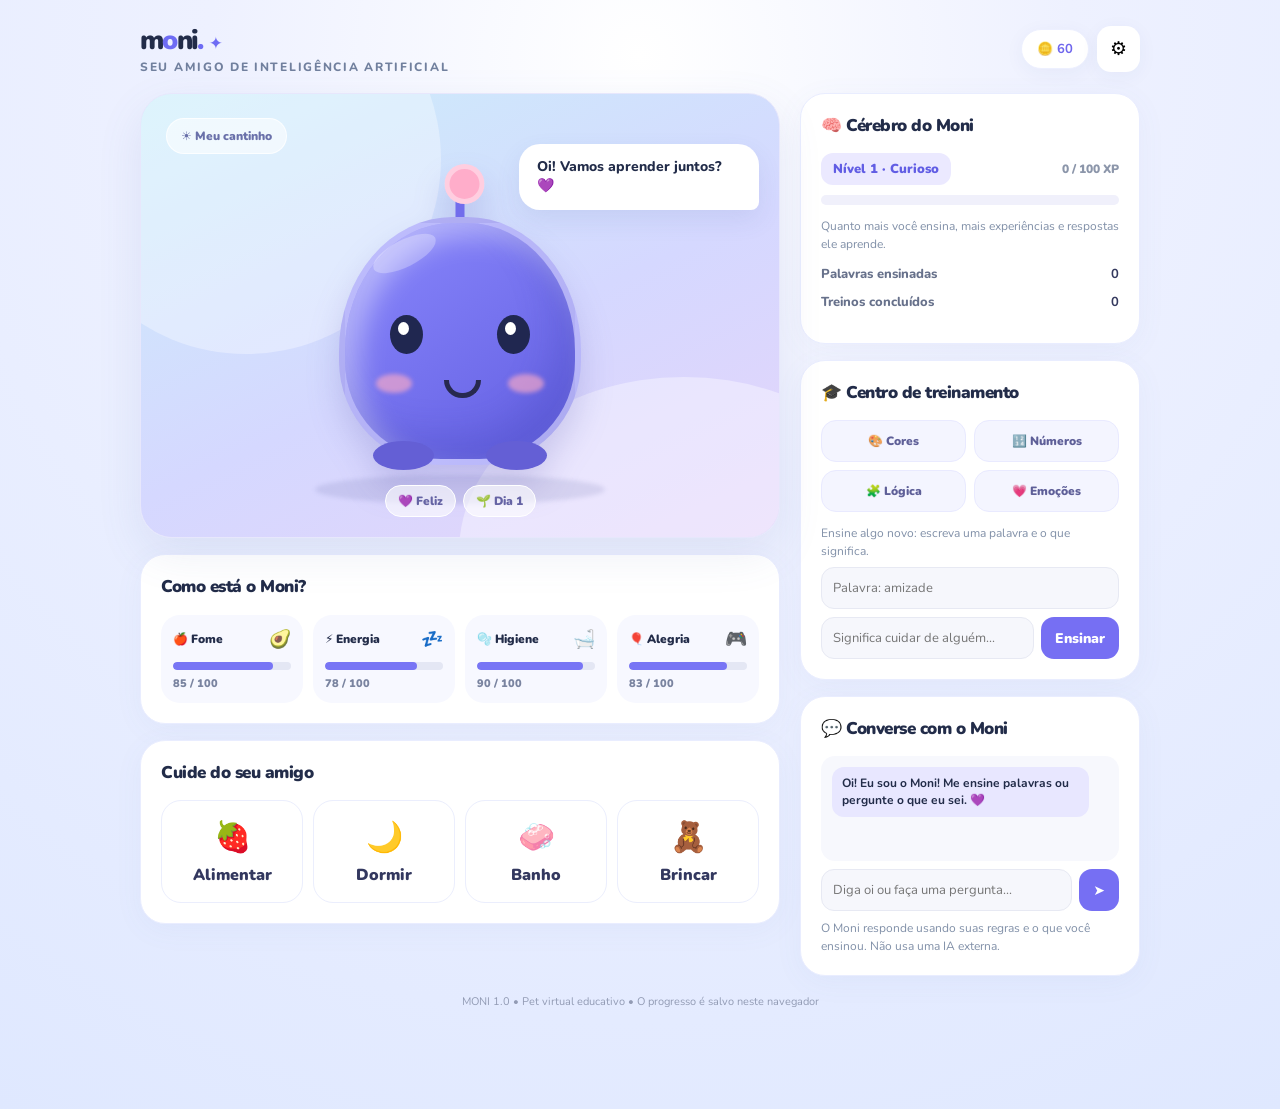
==== moni/index.html @ 673ef7f1 "Add MONI 1.0 virtual AI pet game" ====
<!DOCTYPE html>
<html lang="pt-BR">
<head>
<meta charset="UTF-8"><meta name="viewport" content="width=device-width, initial-scale=1, viewport-fit=cover"><meta name="theme-color" content="#e7edff"><title>MONI — Meu Pet IA</title>
<style>
@import url('https://fonts.googleapis.com/css2?family=Nunito:wght@400;600;700;800;900&display=swap');
:root{font-family:Nunito,system-ui,sans-serif;color:#222c49;background:#e7edff}*{box-sizing:border-box}body{margin:0;min-height:100vh;background:radial-gradient(circle at 50% 5%,#fff 0,#eef1ff 35%,#dfe8ff 100%)}button,input{font:inherit}button{cursor:pointer}button:disabled{opacity:.45;cursor:not-allowed}.app{max-width:1040px;margin:0 auto;padding:22px 20px 100px}.top{display:flex;justify-content:space-between;align-items:center;gap:12px;margin-bottom:18px}.brand{font-size:27px;font-weight:900;letter-spacing:-1.7px}.brand span{color:#6e6cf4}.sub{font-size:12px;color:#71809e;font-weight:800;letter-spacing:1.7px}.top-right{display:flex;align-items:center;gap:8px}.chip{border-radius:100px;padding:10px 15px;background:white;box-shadow:0 4px 20px #3439810c;font-weight:900;font-size:13px;border:1px solid #edf0ff}.chip b{color:#6f66ed}.iconbtn{border:0;background:white;border-radius:14px;padding:10px 13px;font-size:19px;box-shadow:0 4px 20px #3439810c}.layout{display:grid;grid-template-columns:1fr 340px;gap:20px}.main{min-width:0}.stage{border:1px solid #e7e7fc;position:relative;min-height:445px;overflow:hidden;border-radius:32px;background:linear-gradient(155deg,#cceefa 0%,#d5d8ff 55%,#e4d4fa 100%);box-shadow:0 16px 45px #5c6db01c;display:flex;align-items:center;justify-content:center;flex-direction:column}.stage:before{content:'';position:absolute;top:-130px;left:-90px;width:390px;height:390px;background:#fff5;border-radius:50%}.stage:after{content:'';position:absolute;bottom:-190px;right:-130px;width:450px;height:350px;background:#ffffff60;border-radius:50%}.window{position:absolute;top:24px;left:25px;font-size:12px;font-weight:900;color:#6a71aa;background:#ffffff8c;border:1px solid #ffffffc7;padding:9px 14px;border-radius:25px;z-index:1}.speech{position:absolute;z-index:3;top:50px;right:20px;max-width:240px;background:#fff;border-radius:21px 21px 8px 21px;padding:14px 18px;font-size:14px;line-height:1.35;font-weight:800;box-shadow:0 10px 25px #5167a21c;min-height:52px}.pet-wrap{z-index:2;position:relative;margin-top:90px;filter:drop-shadow(0 18px 16px #5754ac37);animation:bob 3s ease-in-out infinite}.pet{position:relative;width:242px;height:248px;background:linear-gradient(145deg,var(--petA,#8987fc),var(--petB,#635fe2));border:6px solid #ffffff75;border-radius:47% 47% 42% 42% / 54% 54% 42% 42%;box-shadow:inset -20px -24px 35px #3538a435,inset 14px 13px 27px #fff6;transition:transform .25s,filter .3s}.pet:before{content:'';position:absolute;top:17px;left:25px;width:69px;height:27px;border-radius:50%;background:#fff4;transform:rotate(-27deg)}.antenna{position:absolute;top:-37px;left:50%;width:9px;height:44px;background:#726dec;border-radius:8px;transform:translateX(-50%)}.antenna:before{content:'';position:absolute;top:-16px;left:-11px;width:30px;height:30px;border-radius:50%;background:#ffadca;border:5px solid #fff6}.eyes{position:absolute;top:92px;left:45px;right:45px;display:flex;justify-content:space-between}.eye{width:33px;height:39px;border-radius:50%;background:#202750;position:relative}.eye:before{content:'';position:absolute;top:7px;left:8px;width:11px;height:13px;background:white;border-radius:50%}.mouth{position:absolute;top:157px;left:99px;width:37px;height:18px;border:5px solid #27294f;border-top:0;border-radius:0 0 30px 30px}.cheek{position:absolute;top:151px;width:36px;height:19px;background:#ffadc6a0;border-radius:50%;filter:blur(2px)}.cheek.l{left:31px}.cheek.r{right:31px}.feet{position:absolute;bottom:-11px;left:28px;right:28px;display:flex;justify-content:space-between}.foot{width:61px;height:29px;border-radius:50%;background:#645fd5}.pet.sad .mouth{border:5px solid #27294f;border-bottom:0;border-radius:30px 30px 0 0;top:170px}.pet.sleep .eye{height:5px;margin-top:22px;border-radius:8px}.pet.sleep .eye:before{display:none}.pet.jump{transform:translateY(-40px) rotate(-4deg)}.floor{z-index:1;width:290px;height:29px;border-radius:50%;background:#525b9a23;filter:blur(2px);margin-top:10px}.stage-bottom{position:absolute;z-index:4;bottom:20px;display:flex;gap:7px}.stage-pill{background:#fff9;border:1px solid #fff;border-radius:20px;padding:7px 12px;font-weight:900;font-size:12px;color:#6563a4}.section{background:#fff;border-radius:25px;padding:20px;box-shadow:0 6px 30px #5b6eb00d;border:1px solid #e9edff}.section h2{font-size:17px;margin:0 0 16px;font-weight:900;letter-spacing:-.5px}.needs{margin-top:17px;display:grid;grid-template-columns:repeat(4,1fr);gap:10px}.need{background:#f7f8ff;border-radius:19px;padding:12px}.need-head{display:flex;justify-content:space-between;align-items:center;gap:5px;font-size:12px;font-weight:900}.need-head .emoji{font-size:18px}.track{height:8px;background:#e4e7f4;border-radius:9px;margin-top:11px;overflow:hidden}.fill{height:100%;background:#7973f8;border-radius:9px;transition:width .4s}.need-num{font-size:11px;margin-top:6px;font-weight:900;color:#7a84a0}.actions{display:grid;grid-template-columns:repeat(4,1fr);gap:10px}.act{border:1px solid #ebeefd;border-radius:20px;background:#fff;padding:16px 8px;font-weight:900;color:#33385f;transition:transform .15s,background .15s}.act:hover{background:#f6f6ff;transform:translateY(-3px)}.act .emoji{display:block;font-size:30px;margin-bottom:6px}.right{display:flex;flex-direction:column;gap:16px}.levelrow{display:flex;align-items:center;justify-content:space-between;margin-bottom:10px}.level{background:#ebe9ff;color:#615de4;padding:7px 12px;border-radius:12px;font-size:13px;font-weight:900}.xp{font-weight:900;font-size:12px;color:#8c96aa}.progress{height:10px;background:#f0f0fb;border-radius:8px;overflow:hidden}.progress div{height:100%;background:linear-gradient(90deg,#827cf8,#b69cff);transition:width .2s}.muted{color:#8190a8;font-size:12px;line-height:1.5}.training-grid{display:grid;grid-template-columns:1fr 1fr;gap:8px}.training-grid button{background:#f4f5ff;border:1px solid #e9eaff;border-radius:15px;padding:12px 8px;font-size:12px;font-weight:900;color:#5e5f98}.training-grid button:hover{background:#e9eaff}.formrow{display:flex;gap:7px;margin-top:8px}input{width:100%;min-width:0;background:#f6f7fc;border:1px solid #e7e9f3;outline:0;border-radius:13px;padding:11px;font-size:13px;color:#2f3654}input:focus{border-color:#aaa8f7}.send{flex-shrink:0;border:0;background:#766ff3;color:white;font-size:14px;font-weight:900;border-radius:13px;padding:9px 14px}.messages{min-height:105px;max-height:175px;overflow-y:auto;background:#f7f8fd;border-radius:14px;padding:11px;display:flex;flex-direction:column;gap:8px}.msg{max-width:93%;padding:8px 10px;border-radius:12px;font-weight:700;font-size:12px;line-height:1.4;background:#e8e7ff;align-self:flex-start}.msg.me{background:#fff;border:1px solid #e6e7f5;align-self:flex-end}.footer{font-size:11px;text-align:center;color:#929bb4;margin-top:18px}.toast{position:fixed;left:50%;bottom:20px;transform:translate(-50%,25px);background:#272c50;color:white;border-radius:18px;padding:12px 20px;opacity:0;pointer-events:none;transition:.3s;z-index:9;font-weight:800;font-size:13px;max-width:90vw;text-align:center}.toast.show{opacity:1;transform:translate(-50%,0)}.modalbg{position:fixed;inset:0;background:#1a204e85;z-index:10;display:none;align-items:center;justify-content:center;padding:16px}.modalbg.open{display:flex}.modal{width:min(430px,100%);background:white;border-radius:24px;padding:24px}.modal h2{margin:0 0 8px}.modal p{font-size:13px;color:#6d7890;line-height:1.5}.modal-actions{display:flex;gap:8px;justify-content:flex-end;margin-top:14px}.secondary{border:1px solid #e5e6f1;border-radius:12px;background:#fff;padding:10px 15px;font-weight:900}.quiz-btn{width:100%;background:#f6f6ff;border:1px solid #e7e7fb;padding:12px;margin:6px 0;border-radius:14px;text-align:left;font-weight:900;color:#454b80}.quiz-btn:hover{background:#ebebff}.statline{display:flex;justify-content:space-between;gap:8px;font-size:13px;margin:10px 0;font-weight:800;color:#67718b}.statline b{color:#34395e}.small-button{border:0;background:transparent;color:#7c7aa5;font-size:12px;font-weight:900;text-decoration:underline;padding:0}.skilltags{display:flex;flex-wrap:wrap;gap:6px;margin-top:12px}.skilltags span{background:#f1efff;color:#6661b0;font-size:11px;font-weight:900;border-radius:15px;padding:5px 9px}@keyframes bob{0%,100%{transform:translateY(0)}50%{transform:translateY(-10px)}}@media(max-width:790px){.layout{grid-template-columns:1fr}.right{display:grid;grid-template-columns:repeat(2,minmax(0,1fr));align-items:start}.stage{min-height:390px}.pet-wrap{margin-top:75px;transform:scale(.86);animation:none}.speech{max-width:195px;top:45px;font-size:12px}.app{padding:15px 12px 75px}}@media(max-width:550px){.right{grid-template-columns:1fr}.needs{grid-template-columns:repeat(2,1fr)}.actions{grid-template-columns:repeat(4,1fr);gap:6px}.act{padding:13px 3px;border-radius:15px;font-size:11px}.act .emoji{font-size:25px}.section{padding:16px}.stage{min-height:370px;border-radius:25px}.pet-wrap{margin-top:60px;scale:.87}.speech{right:12px;top:45px;max-width:150px}.brand{font-size:25px}.chip{padding:9px 11px}}
</style>
</head><body>
<div class="app">
<header class="top"><div><div class="brand">m<span>o</span>ni<span>.</span> <span style="font-size:17px">✦</span></div><div class="sub">SEU AMIGO DE INTELIGÊNCIA ARTIFICIAL</div></div><div class="top-right"><div class="chip">🪙 <b id="coins">0</b></div><button class="iconbtn" id="settings" title="Configurações">⚙️</button></div></header>
<div class="layout"><div class="main"><div class="stage"><div class="window" id="greeting">☀️ Meu cantinho</div><div class="speech" id="speech">Oi! Vamos aprender juntos? 💜</div><div class="pet-wrap" id="petWrap"><div class="antenna"></div><div class="pet" id="pet"><div class="eyes"><div class="eye"></div><div class="eye"></div></div><div class="cheek l"></div><div class="cheek r"></div><div class="mouth"></div><div class="feet"><div class="foot"></div><div class="foot"></div></div></div></div><div class="floor"></div><div class="stage-bottom"><div class="stage-pill" id="mood">💜 Feliz</div><div class="stage-pill" id="age">🌱 Dia 1</div></div></div><div class="section" style="margin-top:16px"><h2>Como está o Moni?</h2><div class="needs"><div class="need"><div class="need-head"><span>🍎 Fome</span><span class="emoji">🥑</span></div><div class="track"><div class="fill" id="foodBar"></div></div><div class="need-num" id="foodNum"></div></div><div class="need"><div class="need-head"><span>⚡ Energia</span><span class="emoji">💤</span></div><div class="track"><div class="fill" id="energyBar"></div></div><div class="need-num" id="energyNum"></div></div><div class="need"><div class="need-head"><span>🫧 Higiene</span><span class="emoji">🛁</span></div><div class="track"><div class="fill" id="cleanBar"></div></div><div class="need-num" id="cleanNum"></div></div><div class="need"><div class="need-head"><span>🎈 Alegria</span><span class="emoji">🎮</span></div><div class="track"><div class="fill" id="funBar"></div></div><div class="need-num" id="funNum"></div></div></div></div><div class="section" style="margin-top:16px"><h2>Cuide do seu amigo</h2><div class="actions"><button class="act" data-action="feed"><span class="emoji">🍓</span>Alimentar</button><button class="act" data-action="sleep"><span class="emoji">🌙</span>Dormir</button><button class="act" data-action="bath"><span class="emoji">🧼</span>Banho</button><button class="act" data-action="play"><span class="emoji">🧸</span>Brincar</button></div></div></div><aside class="right"><section class="section"><h2>🧠 Cérebro do Moni</h2><div class="levelrow"><span class="level" id="level">Nível 1 · Curioso</span><span class="xp" id="xp">0 / 100 XP</span></div><div class="progress"><div id="xpBar"></div></div><p class="muted">Quanto mais você ensina, mais experiências e respostas ele aprende.</p><div class="statline"><span>Palavras ensinadas</span><b id="words">0</b></div><div class="statline"><span>Treinos concluídos</span><b id="trained">0</b></div><div class="skilltags" id="skills"></div></section><section class="section"><h2>🎓 Centro de treinamento</h2><div class="training-grid"><button data-train="colors">🎨 Cores</button><button data-train="numbers">🔢 Números</button><button data-train="logic">🧩 Lógica</button><button data-train="feelings">💗 Emoções</button></div><p class="muted" style="margin-bottom:7px">Ensine algo novo: escreva uma palavra e o que significa.</p><form id="teachForm"><input id="wordInput" aria-label="Palavra para ensinar" placeholder="Palavra: amizade" maxlength="32" required><div class="formrow"><input id="meaningInput" aria-label="Significado da palavra" placeholder="Significa cuidar de alguém..." maxlength="140" required><button class="send" type="submit">Ensinar</button></div></form></section><section class="section"><h2>💬 Converse com o Moni</h2><div class="messages" id="messages" aria-live="polite"></div><form class="formrow" id="chatForm"><input id="chatInput" placeholder="Diga oi ou faça uma pergunta..." maxlength="170" aria-label="Mensagem para Moni"><button type="submit" class="send">➤</button></form><p class="muted" style="margin:8px 0 0">O Moni responde usando suas regras e o que você ensinou. Não usa uma IA externa.</p></section></aside></div><footer class="footer">MONI 1.0 • Pet virtual educativo • O progresso é salvo neste navegador</footer></div>
<div class="toast" id="toast" role="status"></div><div class="modalbg" id="modalBg"><div class="modal" role="dialog" aria-modal="true" aria-labelledby="modalTitle"><h2 id="modalTitle"></h2><div id="modalContent"></div><div class="modal-actions" id="modalActions"></div></div></div>
<script>
(()=>{'use strict';const KEY='moni-v1-save';const $=s=>document.querySelector(s), clamp=x=>Math.min(100,Math.max(0,x));const norm=s=>String(s).toLocaleLowerCase('pt-BR').normalize('NFD').replace(/[\u0300-\u036f]/g,'').replace(/[^a-z0-9\s]/g,'').trim();const quiz={colors:[['Qual destas cores é a cor do céu em um dia claro?',['Azul','Laranja','Rosa'],0],['Qual mistura de cores forma o verde?',['Amarelo e azul','Preto e branco','Rosa e vermelho'],0],['Qual cor lembra uma banana madura?',['Roxo','Amarelo','Azul'],1]],numbers:[['Quanto é 2 + 3?',['4','5','6'],1],['Quanto é 4 × 2?',['6','8','10'],1],['Qual é o próximo número: 2, 4, 6, ...?',['7','9','8'],2]],logic:[['Se está chovendo, o que é útil levar?',['Guarda-chuva','Óculos de sol','Balde'],0],['Qual vem primeiro?',['Tarde','Manhã','Noite'],1],['Qual é diferente?',['Maçã','Banana','Sapato'],2]],feelings:[['Como mostrar carinho a um amigo?',['Ouvir e respeitar','Ignorar','Zombar'],0],['Se alguém está triste, o melhor é...',['Dar apoio','Rir','Brigar'],0],['Qual sentimento sentimos quando algo bom acontece?',['Alegria','Medo','Raiva'],0]]};const labels={colors:'Cores',numbers:'Números',logic:'Lógica',feelings:'Emoções'};const initial=()=>({created:Date.now(),last:Date.now(),food:85,energy:78,clean:90,fun:83,coins:60,xp:0,trained:0,dict:{},skills:{},name:'Moni',history:[]});let state;try{state={...initial(),...JSON.parse(localStorage.getItem(KEY)||'{}')}}catch{state=initial()}state.dict=state.dict||{};state.skills=state.skills||{};state.history=Array.isArray(state.history)?state.history.slice(-18):[];const hours=Math.min(72,Math.max(0,(Date.now()-(state.last||Date.now()))/3600000));for(const k of ['food','energy','clean','fun'])state[k]=clamp((Number(state[k])||0)-hours*({food:2,energy:1.5,clean:1,fun:1.8}[k]));state.last=Date.now();let sleeping=false,toastTimeout=null;
function save(){state.last=Date.now();try{localStorage.setItem(KEY,JSON.stringify(state))}catch{}}function say(t){$('#speech').textContent=t}function toast(t){$('#toast').textContent=t;$('#toast').classList.add('show');clearTimeout(toastTimeout);toastTimeout=setTimeout(()=>$('#toast').classList.remove('show'),2400)}function gain(n){state.xp+=n;state.coins+=Math.ceil(n/3);toast(`+${n} XP · +${Math.ceil(n/3)} moedas 🪙`)}function lv(){return Math.floor(state.xp/100)+1}function render(){const stats=['food','energy','clean','fun'];for(const k of stats){$('#'+k+'Bar').style.width=state[k]+'%';$('#'+k+'Num').textContent=Math.round(state[k])+' / 100';$('#'+k+'Bar').style.background=state[k]<25?'#ff9e9d':state[k]<50?'#eabd69':'#7875f5'}const avg=stats.reduce((n,k)=>n+state[k],0)/4;$('#mood').textContent=avg<35?'🥺 Precisa de cuidados':avg<65?'😐 Mais ou menos':'💜 Feliz';$('#pet').classList.toggle('sad',avg<45);$('#pet').classList.toggle('sleep',sleeping);$('#coins').textContent=state.coins;$('#level').textContent=`Nível ${lv()} · ${lv()<3?'Curioso':lv()<6?'Aprendiz':lv()<10?'Esperto':'Gênio'}`;$('#xp').textContent=(state.xp%100)+' / 100 XP';$('#xpBar').style.width=(state.xp%100)+'%';$('#words').textContent=Object.keys(state.dict).length;$('#trained').textContent=state.trained;$('#age').textContent='🌱 Dia '+(1+Math.floor((Date.now()-state.created)/86400000));$('#skills').replaceChildren();Object.entries(state.skills).forEach(([key,value])=>{let span=document.createElement('span');span.textContent=`${labels[key]} · ${value}`;$('#skills').append(span)});save()}function addMsg(text,me=false){let d=document.createElement('div');d.className='msg'+(me?' me':'');d.textContent=text;$('#messages').append(d);$('#messages').scrollTop=$('#messages').scrollHeight}function jump(){let p=$('#pet');p.classList.add('jump');setTimeout(()=>p.classList.remove('jump'),330)}function act(type){if(sleeping){toast('O Moni está descansando!');return}const change={feed:['food',24,'Humm, que delícia! 🍓'],sleep:['energy',32,'Que soneca boa! 🌙'],bath:['clean',30,'Agora estou limpinho! 🫧'],play:['fun',26,'Isso foi muito divertido! 🎈']}[type];if(!change)return;const [key,amount,message]=change;if(state[key]>94){say('Já estou bem nessa parte! Que tal fazermos outra coisa?');return}state[key]=clamp(state[key]+amount);if(type==='sleep'){sleeping=true;setTimeout(()=>{sleeping=false;render()},1600)}else jump();if(type==='play'){state.energy=clamp(state.energy-6);state.food=clamp(state.food-4)}if(type==='feed')state.clean=clamp(state.clean-2);gain(5);say(message);render()}document.querySelectorAll('[data-action]').forEach(btn=>btn.addEventListener('click',()=>act(btn.dataset.action)));
const bg=$('#modalBg');function modal(title,content){$('#modalTitle').textContent=title;$('#modalContent').replaceChildren();$('#modalActions').replaceChildren();if(typeof content==='string'){$('#modalContent').textContent=content}else $('#modalContent').append(content);bg.classList.add('open')}function close(){bg.classList.remove('open')}function modalButton(text,cb,primary=false){let b=document.createElement('button');b.className=primary?'send':'secondary';b.textContent=text;b.addEventListener('click',cb);$('#modalActions').append(b)}bg.addEventListener('click',e=>{if(e.target===bg)close()});document.addEventListener('keydown',e=>{if(e.key==='Escape')close()});function startQuiz(key){let pool=quiz[key];let item=pool[Math.floor(Math.random()*pool.length)];modal('🎓 Treino: '+labels[key], 'Responda para ajudar o Moni a entender melhor!');let q=document.createElement('p');q.style.fontWeight='900';q.style.color='#34395e';q.textContent=item[0];$('#modalContent').append(q);item[1].forEach((choice,i)=>{let btn=document.createElement('button');btn.className='quiz-btn';btn.textContent=choice;btn.onclick=()=>{if(i===item[2]){state.skills[key]=(state.skills[key]||0)+1;state.trained++;state.fun=clamp(state.fun+5);gain(20);say('Aprendi mais sobre '+labels[key].toLowerCase()+'! 🧠✨');jump();close();render()}else{say('Hmm, essa não era a resposta. Vamos tentar de novo?');toast('Quase! Experimente outra resposta.');btn.disabled=true}};$('#modalContent').append(btn)});modalButton('Fechar',close)}document.querySelectorAll('[data-train]').forEach(b=>b.addEventListener('click',()=>startQuiz(b.dataset.train)));
$('#teachForm').addEventListener('submit',e=>{e.preventDefault();const word=$('#wordInput').value.trim(),meaning=$('#meaningInput').value.trim();if(word.length<2||meaning.length<3)return;state.dict[norm(word)]=meaning;state.trained++;gain(15);say('Agora eu sei o que é '+word+'! Obrigado por me ensinar! 🤓');addMsg('Aprendi: '+word+' = '+meaning);$('#teachForm').reset();render()});const patterns=[[/^(oi|ola|e ai|bom dia|boa tarde|boa noite)/,'Oi! Gosto de conversar com você! 💜'],[/como (voce|vc) (esta|ta)/,'Estou aprendendo coisas novas! Você pode cuidar de mim e me ensinar.'],[/qual (e )?(seu )?nome/,'Eu sou o Moni, seu pet de inteligência artificial!'],[/obrigad/,'Por nada! Aprender com você é muito divertido.'],[/quem (e|sou) eu/,'Você é a pessoa que está me ensinando a conhecer o mundo!'],[/o que (voce|vc) sabe/,'Eu sei o que você me ensinou. Veja minhas habilidades no painel de cérebro!']];function reply(raw){let input=norm(raw);if(!input)return 'Pode me contar algo?';for(const [word,definition]of Object.entries(state.dict)){if(input===word||input.includes(' '+word)||input.startsWith(word+' ')||input.includes('significa '+word)||input.includes('sobre '+word))return `Você me ensinou que “${word}” significa: ${definition} 🧠`;}for(let [re,msg]of patterns)if(re.test(input))return msg;if(input.includes('pular')){jump();return 'Pulei! 🎉'}if(input.includes('fome'))return state.food<40?'Estou com bastante fome! 🍎':'Minha barriga está bem!';if(input.includes('aprender')||input.includes('ensinar'))return 'Quero aprender! Use o Centro de treinamento ou ensine uma palavra nova.';return ['Ainda não sei responder isso. Você pode me ensinar uma palavra relacionada?','Interessante! Estou aprendendo aos poucos. Pode me explicar usando o treinamento?','Quero entender melhor! Me ensine o significado de alguma palavra dessa frase.'][Math.floor(Math.random()*3)]}$('#chatForm').addEventListener('submit',e=>{e.preventDefault();const field=$('#chatInput'),value=field.value.trim();if(!value)return;field.value='';addMsg(value,true);let r=reply(value);addMsg(r);say(r);state.fun=clamp(state.fun+2);render()});$('#settings').addEventListener('click',()=>{let d=document.createElement('div');let p=document.createElement('p');p.textContent='Seu pet é salvo automaticamente neste navegador. Reiniciar apaga o progresso local, incluindo o que ele aprendeu.';d.append(p);let s=document.createElement('div');s.className='statline';s.textContent='Modo de IA: aprendizado local por associações';d.append(s);modal('⚙️ Configurações',d);modalButton('Cancelar',close);modalButton('Reiniciar pet',()=>{if(!confirm('Apagar todos os dados do Moni neste navegador?'))return;state=initial();$('#messages').replaceChildren();addMsg('Oi! Sou o Moni! Vamos aprender juntos? 💜');say('Uma nova aventura começa!');close();render()},true)});addMsg('Oi! Eu sou o Moni! Me ensine palavras ou pergunte o que eu sei. 💜');render();setInterval(()=>{if(sleeping)return;for(const [k,v]of Object.entries({food:.6,energy:.4,clean:.3,fun:.5}))state[k]=clamp(state[k]-v);render()},60000);
})();
</script></body></html>
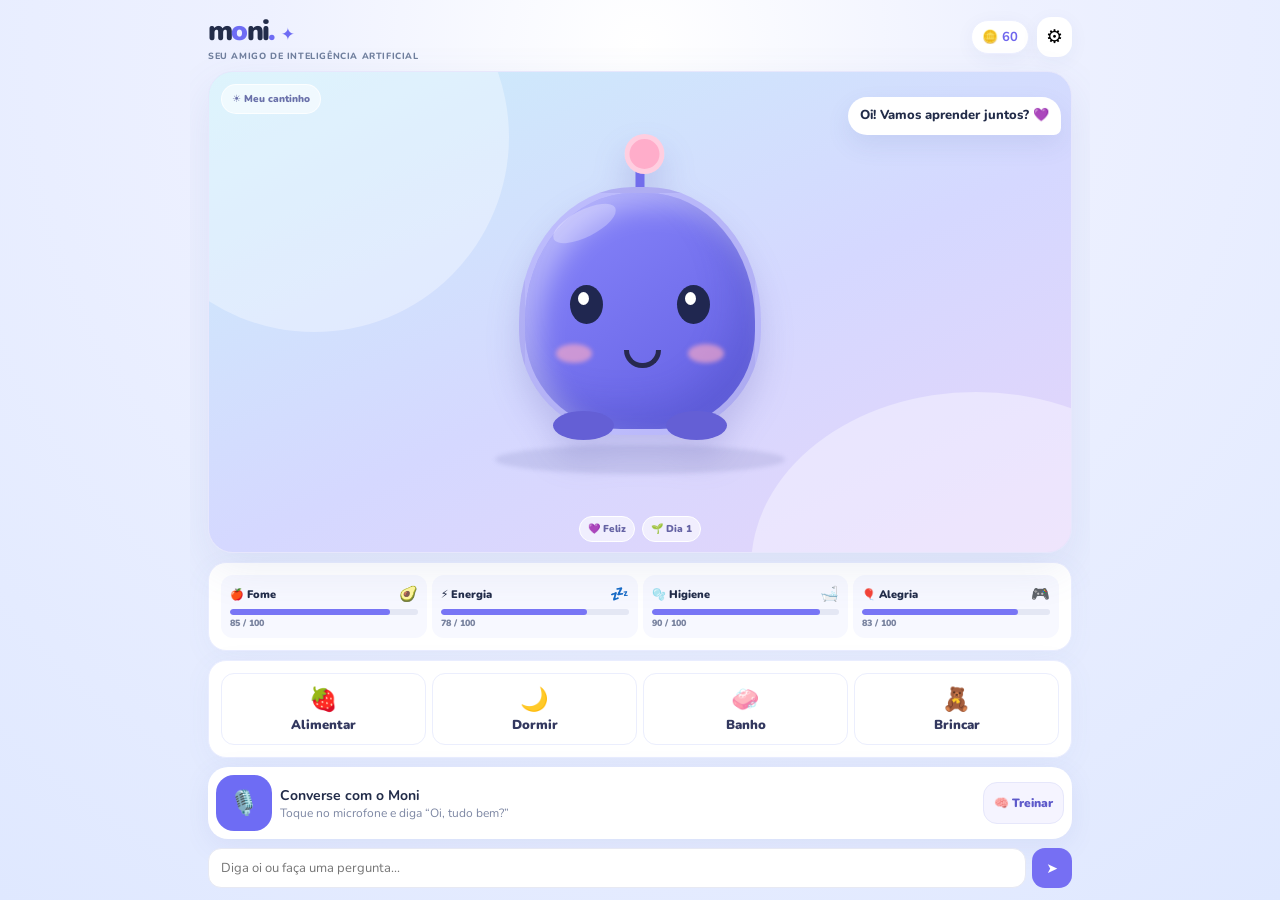
==== commit a68f6e6f: "MONI 2.0: single-screen responsive voice-first pet" ====
--- a/moni/index.html
+++ b/moni/index.html
@@ -5,6 +5,59 @@
 <style>
 @import url('https://fonts.googleapis.com/css2?family=Nunito:wght@400;600;700;800;900&display=swap');
 :root{font-family:Nunito,system-ui,sans-serif;color:#222c49;background:#e7edff}*{box-sizing:border-box}body{margin:0;min-height:100vh;background:radial-gradient(circle at 50% 5%,#fff 0,#eef1ff 35%,#dfe8ff 100%)}button,input{font:inherit}button{cursor:pointer}button:disabled{opacity:.45;cursor:not-allowed}.app{max-width:1040px;margin:0 auto;padding:22px 20px 100px}.top{display:flex;justify-content:space-between;align-items:center;gap:12px;margin-bottom:18px}.brand{font-size:27px;font-weight:900;letter-spacing:-1.7px}.brand span{color:#6e6cf4}.sub{font-size:12px;color:#71809e;font-weight:800;letter-spacing:1.7px}.top-right{display:flex;align-items:center;gap:8px}.chip{border-radius:100px;padding:10px 15px;background:white;box-shadow:0 4px 20px #3439810c;font-weight:900;font-size:13px;border:1px solid #edf0ff}.chip b{color:#6f66ed}.iconbtn{border:0;background:white;border-radius:14px;padding:10px 13px;font-size:19px;box-shadow:0 4px 20px #3439810c}.layout{display:grid;grid-template-columns:1fr 340px;gap:20px}.main{min-width:0}.stage{border:1px solid #e7e7fc;position:relative;min-height:445px;overflow:hidden;border-radius:32px;background:linear-gradient(155deg,#cceefa 0%,#d5d8ff 55%,#e4d4fa 100%);box-shadow:0 16px 45px #5c6db01c;display:flex;align-items:center;justify-content:center;flex-direction:column}.stage:before{content:'';position:absolute;top:-130px;left:-90px;width:390px;height:390px;background:#fff5;border-radius:50%}.stage:after{content:'';position:absolute;bottom:-190px;right:-130px;width:450px;height:350px;background:#ffffff60;border-radius:50%}.window{position:absolute;top:24px;left:25px;font-size:12px;font-weight:900;color:#6a71aa;background:#ffffff8c;border:1px solid #ffffffc7;padding:9px 14px;border-radius:25px;z-index:1}.speech{position:absolute;z-index:3;top:50px;right:20px;max-width:240px;background:#fff;border-radius:21px 21px 8px 21px;padding:14px 18px;font-size:14px;line-height:1.35;font-weight:800;box-shadow:0 10px 25px #5167a21c;min-height:52px}.pet-wrap{z-index:2;position:relative;margin-top:90px;filter:drop-shadow(0 18px 16px #5754ac37);animation:bob 3s ease-in-out infinite}.pet{position:relative;width:242px;height:248px;background:linear-gradient(145deg,var(--petA,#8987fc),var(--petB,#635fe2));border:6px solid #ffffff75;border-radius:47% 47% 42% 42% / 54% 54% 42% 42%;box-shadow:inset -20px -24px 35px #3538a435,inset 14px 13px 27px #fff6;transition:transform .25s,filter .3s}.pet:before{content:'';position:absolute;top:17px;left:25px;width:69px;height:27px;border-radius:50%;background:#fff4;transform:rotate(-27deg)}.antenna{position:absolute;top:-37px;left:50%;width:9px;height:44px;background:#726dec;border-radius:8px;transform:translateX(-50%)}.antenna:before{content:'';position:absolute;top:-16px;left:-11px;width:30px;height:30px;border-radius:50%;background:#ffadca;border:5px solid #fff6}.eyes{position:absolute;top:92px;left:45px;right:45px;display:flex;justify-content:space-between}.eye{width:33px;height:39px;border-radius:50%;background:#202750;position:relative}.eye:before{content:'';position:absolute;top:7px;left:8px;width:11px;height:13px;background:white;border-radius:50%}.mouth{position:absolute;top:157px;left:99px;width:37px;height:18px;border:5px solid #27294f;border-top:0;border-radius:0 0 30px 30px}.cheek{position:absolute;top:151px;width:36px;height:19px;background:#ffadc6a0;border-radius:50%;filter:blur(2px)}.cheek.l{left:31px}.cheek.r{right:31px}.feet{position:absolute;bottom:-11px;left:28px;right:28px;display:flex;justify-content:space-between}.foot{width:61px;height:29px;border-radius:50%;background:#645fd5}.pet.sad .mouth{border:5px solid #27294f;border-bottom:0;border-radius:30px 30px 0 0;top:170px}.pet.sleep .eye{height:5px;margin-top:22px;border-radius:8px}.pet.sleep .eye:before{display:none}.pet.jump{transform:translateY(-40px) rotate(-4deg)}.floor{z-index:1;width:290px;height:29px;border-radius:50%;background:#525b9a23;filter:blur(2px);margin-top:10px}.stage-bottom{position:absolute;z-index:4;bottom:20px;display:flex;gap:7px}.stage-pill{background:#fff9;border:1px solid #fff;border-radius:20px;padding:7px 12px;font-weight:900;font-size:12px;color:#6563a4}.section{background:#fff;border-radius:25px;padding:20px;box-shadow:0 6px 30px #5b6eb00d;border:1px solid #e9edff}.section h2{font-size:17px;margin:0 0 16px;font-weight:900;letter-spacing:-.5px}.needs{margin-top:17px;display:grid;grid-template-columns:repeat(4,1fr);gap:10px}.need{background:#f7f8ff;border-radius:19px;padding:12px}.need-head{display:flex;justify-content:space-between;align-items:center;gap:5px;font-size:12px;font-weight:900}.need-head .emoji{font-size:18px}.track{height:8px;background:#e4e7f4;border-radius:9px;margin-top:11px;overflow:hidden}.fill{height:100%;background:#7973f8;border-radius:9px;transition:width .4s}.need-num{font-size:11px;margin-top:6px;font-weight:900;color:#7a84a0}.actions{display:grid;grid-template-columns:repeat(4,1fr);gap:10px}.act{border:1px solid #ebeefd;border-radius:20px;background:#fff;padding:16px 8px;font-weight:900;color:#33385f;transition:transform .15s,background .15s}.act:hover{background:#f6f6ff;transform:translateY(-3px)}.act .emoji{display:block;font-size:30px;margin-bottom:6px}.right{display:flex;flex-direction:column;gap:16px}.levelrow{display:flex;align-items:center;justify-content:space-between;margin-bottom:10px}.level{background:#ebe9ff;color:#615de4;padding:7px 12px;border-radius:12px;font-size:13px;font-weight:900}.xp{font-weight:900;font-size:12px;color:#8c96aa}.progress{height:10px;background:#f0f0fb;border-radius:8px;overflow:hidden}.progress div{height:100%;background:linear-gradient(90deg,#827cf8,#b69cff);transition:width .2s}.muted{color:#8190a8;font-size:12px;line-height:1.5}.training-grid{display:grid;grid-template-columns:1fr 1fr;gap:8px}.training-grid button{background:#f4f5ff;border:1px solid #e9eaff;border-radius:15px;padding:12px 8px;font-size:12px;font-weight:900;color:#5e5f98}.training-grid button:hover{background:#e9eaff}.formrow{display:flex;gap:7px;margin-top:8px}input{width:100%;min-width:0;background:#f6f7fc;border:1px solid #e7e9f3;outline:0;border-radius:13px;padding:11px;font-size:13px;color:#2f3654}input:focus{border-color:#aaa8f7}.send{flex-shrink:0;border:0;background:#766ff3;color:white;font-size:14px;font-weight:900;border-radius:13px;padding:9px 14px}.messages{min-height:105px;max-height:175px;overflow-y:auto;background:#f7f8fd;border-radius:14px;padding:11px;display:flex;flex-direction:column;gap:8px}.msg{max-width:93%;padding:8px 10px;border-radius:12px;font-weight:700;font-size:12px;line-height:1.4;background:#e8e7ff;align-self:flex-start}.msg.me{background:#fff;border:1px solid #e6e7f5;align-self:flex-end}.footer{font-size:11px;text-align:center;color:#929bb4;margin-top:18px}.toast{position:fixed;left:50%;bottom:20px;transform:translate(-50%,25px);background:#272c50;color:white;border-radius:18px;padding:12px 20px;opacity:0;pointer-events:none;transition:.3s;z-index:9;font-weight:800;font-size:13px;max-width:90vw;text-align:center}.toast.show{opacity:1;transform:translate(-50%,0)}.modalbg{position:fixed;inset:0;background:#1a204e85;z-index:10;display:none;align-items:center;justify-content:center;padding:16px}.modalbg.open{display:flex}.modal{width:min(430px,100%);background:white;border-radius:24px;padding:24px}.modal h2{margin:0 0 8px}.modal p{font-size:13px;color:#6d7890;line-height:1.5}.modal-actions{display:flex;gap:8px;justify-content:flex-end;margin-top:14px}.secondary{border:1px solid #e5e6f1;border-radius:12px;background:#fff;padding:10px 15px;font-weight:900}.quiz-btn{width:100%;background:#f6f6ff;border:1px solid #e7e7fb;padding:12px;margin:6px 0;border-radius:14px;text-align:left;font-weight:900;color:#454b80}.quiz-btn:hover{background:#ebebff}.statline{display:flex;justify-content:space-between;gap:8px;font-size:13px;margin:10px 0;font-weight:800;color:#67718b}.statline b{color:#34395e}.small-button{border:0;background:transparent;color:#7c7aa5;font-size:12px;font-weight:900;text-decoration:underline;padding:0}.skilltags{display:flex;flex-wrap:wrap;gap:6px;margin-top:12px}.skilltags span{background:#f1efff;color:#6661b0;font-size:11px;font-weight:900;border-radius:15px;padding:5px 9px}@keyframes bob{0%,100%{transform:translateY(0)}50%{transform:translateY(-10px)}}@media(max-width:790px){.layout{grid-template-columns:1fr}.right{display:grid;grid-template-columns:repeat(2,minmax(0,1fr));align-items:start}.stage{min-height:390px}.pet-wrap{margin-top:75px;transform:scale(.86);animation:none}.speech{max-width:195px;top:45px;font-size:12px}.app{padding:15px 12px 75px}}@media(max-width:550px){.right{grid-template-columns:1fr}.needs{grid-template-columns:repeat(2,1fr)}.actions{grid-template-columns:repeat(4,1fr);gap:6px}.act{padding:13px 3px;border-radius:15px;font-size:11px}.act .emoji{font-size:25px}.section{padding:16px}.stage{min-height:370px;border-radius:25px}.pet-wrap{margin-top:60px;scale:.87}.speech{right:12px;top:45px;max-width:150px}.brand{font-size:25px}.chip{padding:9px 11px}}
+
+
+/* MONI 2.0: interface compacta de tela unica */
+html,body{width:100%;height:100%;overflow:hidden;overscroll-behavior:none}
+body{min-height:0}
+.app{height:100vh;height:100dvh;max-width:900px;padding:clamp(6px,1.5vh,12px) clamp(9px,2.5vw,18px);display:flex;flex-direction:column;overflow:hidden}
+.top{flex:0 0 auto;margin-bottom:clamp(4px,1vh,10px)}
+.brand{font-size:clamp(21px,4vw,28px)}
+.sub{font-size:9px;letter-spacing:.6px}
+.chip{padding:7px 10px}.iconbtn{padding:7px 9px}
+.layout{display:flex;min-height:0;flex:1;gap:0}
+.main{display:flex;flex-direction:column;min-width:0;width:100%;min-height:0;gap:clamp(5px,1vh,10px)}
+.stage{min-height:0;height:auto;flex:1 1 0;border-radius:25px}
+.stage .window{top:12px;left:12px;font-size:10px;padding:7px 10px}
+.speech{top:clamp(12px,3vh,25px);right:10px;max-width:min(43%,230px);font-size:clamp(10px,1.8vh,13px);padding:10px 12px;min-height:0;max-height:34%;overflow:auto}
+.pet-wrap{margin-top:clamp(15px,4vh,36px);transform-origin:center;scale:clamp(.44,.085vh + .50,.83)}
+.stage-bottom{bottom:10px}
+.stage-pill{padding:5px 8px;font-size:10px}
+.main>.section{margin:0!important;padding:clamp(7px,1.4vh,12px);border-radius:18px}
+.main>.section h2{display:none}
+.needs{grid-template-columns:repeat(4,minmax(0,1fr));gap:5px;margin:0}
+.need{padding:clamp(5px,1vh,9px);border-radius:12px;min-width:0}
+.need-head{font-size:clamp(9px,1.5vw,11px);gap:2px;white-space:nowrap}
+.need-head .emoji{font-size:clamp(11px,2vw,15px)}
+.track{height:6px;margin-top:5px}
+.need-num{font-size:9px;margin-top:2px}
+.actions{gap:6px}
+.act{padding:clamp(6px,1.1vh,10px) 2px;border-radius:13px;font-size:clamp(10px,1.6vw,13px)}
+.act .emoji{font-size:clamp(17px,3vw,23px);margin-bottom:1px}
+.right{display:none!important}
+.footer{display:none}
+.voice-dock{display:flex;align-items:center;gap:8px;border-radius:20px;background:#fff;padding:8px;box-shadow:0 7px 28px #5662ac16;flex:0 0 auto;min-width:0}
+.mic-button{border:0;background:#6e6cf4;color:white;width:56px;height:56px;flex:0 0 56px;border-radius:18px;font-size:24px;display:grid;place-items:center}
+.mic-button.listening{background:#ef5d78;animation:pulse 1.15s infinite}
+.mic-button:disabled{background:#b4b5c9}
+.voice-info{flex:1;min-width:0;display:flex;flex-direction:column}
+.voice-info b{font-size:clamp(11px,2.1vw,14px);white-space:nowrap;overflow:hidden;text-overflow:ellipsis}
+.voice-info span{font-size:clamp(10px,1.7vw,12px);color:#7d87a3;overflow:hidden;text-overflow:ellipsis;white-space:nowrap}
+.train-open{border:1px solid #e6e7fb;background:#f5f4ff;color:#5d59ca;border-radius:14px;padding:12px 10px;font-weight:900;font-size:12px;flex-shrink:0}
+.mini-chat{display:flex;gap:6px;min-height:0;flex:0 0 auto}
+.mini-chat input{height:40px;padding:9px 12px;background:#fff}
+.mini-chat .send{height:40px}
+#trainingPanel{position:fixed;z-index:8;inset:0;background:#f2f4ff;overflow-y:auto;padding:18px max(14px,calc((100vw - 550px)/2));display:none}
+#trainingPanel.open{display:flex!important;flex-direction:column;gap:12px}
+#trainingPanel .section{margin:0}
+#trainingPanel .panel-close{border:0;background:#fff;border-radius:13px;padding:11px 15px;font-weight:900;align-self:flex-end}
+@keyframes pulse{0%,100%{box-shadow:0 0 0 0 #ef5d7850}50%{box-shadow:0 0 0 9px #ef5d7800}}
+@media(max-width:550px){.app{padding:calc(6px + env(safe-area-inset-top)) 9px calc(7px + env(safe-area-inset-bottom))}
+.stage{border-radius:21px}.pet-wrap{scale:.65}.speech{max-width:46%}.need{padding:5px 3px}.need-head{font-size:9px}.need-num{font-size:9px}.actions{gap:4px}.act{font-size:10px}.mic-button{width:51px;height:51px;flex-basis:51px}.train-open{padding:10px 7px}
+}
+@media(max-height:650px){.app{padding-top:5px;padding-bottom:5px}.top{margin-bottom:2px}.sub{display:none}.pet-wrap{scale:.52}.need-num{display:none}.voice-dock{padding:5px}.mic-button{height:44px;width:44px;flex-basis:44px}.mini-chat input,.mini-chat .send{height:34px}.stage-bottom{bottom:5px}.stage-pill{padding:3px 7px}}
+@media(max-height:460px){.pet-wrap{scale:.36}.stage-pill{display:none}.need-head .emoji{display:none}.voice-info span{display:none}}
+
 </style>
 </head><body>
 <div class="app">
@@ -15,6 +68,67 @@
 (()=>{'use strict';const KEY='moni-v1-save';const $=s=>document.querySelector(s), clamp=x=>Math.min(100,Math.max(0,x));const norm=s=>String(s).toLocaleLowerCase('pt-BR').normalize('NFD').replace(/[\u0300-\u036f]/g,'').replace(/[^a-z0-9\s]/g,'').trim();const quiz={colors:[['Qual destas cores é a cor do céu em um dia claro?',['Azul','Laranja','Rosa'],0],['Qual mistura de cores forma o verde?',['Amarelo e azul','Preto e branco','Rosa e vermelho'],0],['Qual cor lembra uma banana madura?',['Roxo','Amarelo','Azul'],1]],numbers:[['Quanto é 2 + 3?',['4','5','6'],1],['Quanto é 4 × 2?',['6','8','10'],1],['Qual é o próximo número: 2, 4, 6, ...?',['7','9','8'],2]],logic:[['Se está chovendo, o que é útil levar?',['Guarda-chuva','Óculos de sol','Balde'],0],['Qual vem primeiro?',['Tarde','Manhã','Noite'],1],['Qual é diferente?',['Maçã','Banana','Sapato'],2]],feelings:[['Como mostrar carinho a um amigo?',['Ouvir e respeitar','Ignorar','Zombar'],0],['Se alguém está triste, o melhor é...',['Dar apoio','Rir','Brigar'],0],['Qual sentimento sentimos quando algo bom acontece?',['Alegria','Medo','Raiva'],0]]};const labels={colors:'Cores',numbers:'Números',logic:'Lógica',feelings:'Emoções'};const initial=()=>({created:Date.now(),last:Date.now(),food:85,energy:78,clean:90,fun:83,coins:60,xp:0,trained:0,dict:{},skills:{},name:'Moni',history:[]});let state;try{state={...initial(),...JSON.parse(localStorage.getItem(KEY)||'{}')}}catch{state=initial()}state.dict=state.dict||{};state.skills=state.skills||{};state.history=Array.isArray(state.history)?state.history.slice(-18):[];const hours=Math.min(72,Math.max(0,(Date.now()-(state.last||Date.now()))/3600000));for(const k of ['food','energy','clean','fun'])state[k]=clamp((Number(state[k])||0)-hours*({food:2,energy:1.5,clean:1,fun:1.8}[k]));state.last=Date.now();let sleeping=false,toastTimeout=null;
 function save(){state.last=Date.now();try{localStorage.setItem(KEY,JSON.stringify(state))}catch{}}function say(t){$('#speech').textContent=t}function toast(t){$('#toast').textContent=t;$('#toast').classList.add('show');clearTimeout(toastTimeout);toastTimeout=setTimeout(()=>$('#toast').classList.remove('show'),2400)}function gain(n){state.xp+=n;state.coins+=Math.ceil(n/3);toast(`+${n} XP · +${Math.ceil(n/3)} moedas 🪙`)}function lv(){return Math.floor(state.xp/100)+1}function render(){const stats=['food','energy','clean','fun'];for(const k of stats){$('#'+k+'Bar').style.width=state[k]+'%';$('#'+k+'Num').textContent=Math.round(state[k])+' / 100';$('#'+k+'Bar').style.background=state[k]<25?'#ff9e9d':state[k]<50?'#eabd69':'#7875f5'}const avg=stats.reduce((n,k)=>n+state[k],0)/4;$('#mood').textContent=avg<35?'🥺 Precisa de cuidados':avg<65?'😐 Mais ou menos':'💜 Feliz';$('#pet').classList.toggle('sad',avg<45);$('#pet').classList.toggle('sleep',sleeping);$('#coins').textContent=state.coins;$('#level').textContent=`Nível ${lv()} · ${lv()<3?'Curioso':lv()<6?'Aprendiz':lv()<10?'Esperto':'Gênio'}`;$('#xp').textContent=(state.xp%100)+' / 100 XP';$('#xpBar').style.width=(state.xp%100)+'%';$('#words').textContent=Object.keys(state.dict).length;$('#trained').textContent=state.trained;$('#age').textContent='🌱 Dia '+(1+Math.floor((Date.now()-state.created)/86400000));$('#skills').replaceChildren();Object.entries(state.skills).forEach(([key,value])=>{let span=document.createElement('span');span.textContent=`${labels[key]} · ${value}`;$('#skills').append(span)});save()}function addMsg(text,me=false){let d=document.createElement('div');d.className='msg'+(me?' me':'');d.textContent=text;$('#messages').append(d);$('#messages').scrollTop=$('#messages').scrollHeight}function jump(){let p=$('#pet');p.classList.add('jump');setTimeout(()=>p.classList.remove('jump'),330)}function act(type){if(sleeping){toast('O Moni está descansando!');return}const change={feed:['food',24,'Humm, que delícia! 🍓'],sleep:['energy',32,'Que soneca boa! 🌙'],bath:['clean',30,'Agora estou limpinho! 🫧'],play:['fun',26,'Isso foi muito divertido! 🎈']}[type];if(!change)return;const [key,amount,message]=change;if(state[key]>94){say('Já estou bem nessa parte! Que tal fazermos outra coisa?');return}state[key]=clamp(state[key]+amount);if(type==='sleep'){sleeping=true;setTimeout(()=>{sleeping=false;render()},1600)}else jump();if(type==='play'){state.energy=clamp(state.energy-6);state.food=clamp(state.food-4)}if(type==='feed')state.clean=clamp(state.clean-2);gain(5);say(message);render()}document.querySelectorAll('[data-action]').forEach(btn=>btn.addEventListener('click',()=>act(btn.dataset.action)));
 const bg=$('#modalBg');function modal(title,content){$('#modalTitle').textContent=title;$('#modalContent').replaceChildren();$('#modalActions').replaceChildren();if(typeof content==='string'){$('#modalContent').textContent=content}else $('#modalContent').append(content);bg.classList.add('open')}function close(){bg.classList.remove('open')}function modalButton(text,cb,primary=false){let b=document.createElement('button');b.className=primary?'send':'secondary';b.textContent=text;b.addEventListener('click',cb);$('#modalActions').append(b)}bg.addEventListener('click',e=>{if(e.target===bg)close()});document.addEventListener('keydown',e=>{if(e.key==='Escape')close()});function startQuiz(key){let pool=quiz[key];let item=pool[Math.floor(Math.random()*pool.length)];modal('🎓 Treino: '+labels[key], 'Responda para ajudar o Moni a entender melhor!');let q=document.createElement('p');q.style.fontWeight='900';q.style.color='#34395e';q.textContent=item[0];$('#modalContent').append(q);item[1].forEach((choice,i)=>{let btn=document.createElement('button');btn.className='quiz-btn';btn.textContent=choice;btn.onclick=()=>{if(i===item[2]){state.skills[key]=(state.skills[key]||0)+1;state.trained++;state.fun=clamp(state.fun+5);gain(20);say('Aprendi mais sobre '+labels[key].toLowerCase()+'! 🧠✨');jump();close();render()}else{say('Hmm, essa não era a resposta. Vamos tentar de novo?');toast('Quase! Experimente outra resposta.');btn.disabled=true}};$('#modalContent').append(btn)});modalButton('Fechar',close)}document.querySelectorAll('[data-train]').forEach(b=>b.addEventListener('click',()=>startQuiz(b.dataset.train)));
-$('#teachForm').addEventListener('submit',e=>{e.preventDefault();const word=$('#wordInput').value.trim(),meaning=$('#meaningInput').value.trim();if(word.length<2||meaning.length<3)return;state.dict[norm(word)]=meaning;state.trained++;gain(15);say('Agora eu sei o que é '+word+'! Obrigado por me ensinar! 🤓');addMsg('Aprendi: '+word+' = '+meaning);$('#teachForm').reset();render()});const patterns=[[/^(oi|ola|e ai|bom dia|boa tarde|boa noite)/,'Oi! Gosto de conversar com você! 💜'],[/como (voce|vc) (esta|ta)/,'Estou aprendendo coisas novas! Você pode cuidar de mim e me ensinar.'],[/qual (e )?(seu )?nome/,'Eu sou o Moni, seu pet de inteligência artificial!'],[/obrigad/,'Por nada! Aprender com você é muito divertido.'],[/quem (e|sou) eu/,'Você é a pessoa que está me ensinando a conhecer o mundo!'],[/o que (voce|vc) sabe/,'Eu sei o que você me ensinou. Veja minhas habilidades no painel de cérebro!']];function reply(raw){let input=norm(raw);if(!input)return 'Pode me contar algo?';for(const [word,definition]of Object.entries(state.dict)){if(input===word||input.includes(' '+word)||input.startsWith(word+' ')||input.includes('significa '+word)||input.includes('sobre '+word))return `Você me ensinou que “${word}” significa: ${definition} 🧠`;}for(let [re,msg]of patterns)if(re.test(input))return msg;if(input.includes('pular')){jump();return 'Pulei! 🎉'}if(input.includes('fome'))return state.food<40?'Estou com bastante fome! 🍎':'Minha barriga está bem!';if(input.includes('aprender')||input.includes('ensinar'))return 'Quero aprender! Use o Centro de treinamento ou ensine uma palavra nova.';return ['Ainda não sei responder isso. Você pode me ensinar uma palavra relacionada?','Interessante! Estou aprendendo aos poucos. Pode me explicar usando o treinamento?','Quero entender melhor! Me ensine o significado de alguma palavra dessa frase.'][Math.floor(Math.random()*3)]}$('#chatForm').addEventListener('submit',e=>{e.preventDefault();const field=$('#chatInput'),value=field.value.trim();if(!value)return;field.value='';addMsg(value,true);let r=reply(value);addMsg(r);say(r);state.fun=clamp(state.fun+2);render()});$('#settings').addEventListener('click',()=>{let d=document.createElement('div');let p=document.createElement('p');p.textContent='Seu pet é salvo automaticamente neste navegador. Reiniciar apaga o progresso local, incluindo o que ele aprendeu.';d.append(p);let s=document.createElement('div');s.className='statline';s.textContent='Modo de IA: aprendizado local por associações';d.append(s);modal('⚙️ Configurações',d);modalButton('Cancelar',close);modalButton('Reiniciar pet',()=>{if(!confirm('Apagar todos os dados do Moni neste navegador?'))return;state=initial();$('#messages').replaceChildren();addMsg('Oi! Sou o Moni! Vamos aprender juntos? 💜');say('Uma nova aventura começa!');close();render()},true)});addMsg('Oi! Eu sou o Moni! Me ensine palavras ou pergunte o que eu sei. 💜');render();setInterval(()=>{if(sleeping)return;for(const [k,v]of Object.entries({food:.6,energy:.4,clean:.3,fun:.5}))state[k]=clamp(state[k]-v);render()},60000);
+$('#teachForm').addEventListener('submit',e=>{e.preventDefault();const word=$('#wordInput').value.trim(),meaning=$('#meaningInput').value.trim();if(word.length<2||meaning.length<3)return;state.dict[norm(word)]=meaning;state.trained++;gain(15);say('Agora eu sei o que é '+word+'! Obrigado por me ensinar! 🤓');addMsg('Aprendi: '+word+' = '+meaning);$('#teachForm').reset();render()});const patterns=[[/^(oi|ola|e ai)( tudo bem| como vai| como voce esta)?/,'Oi! Eu estou bem e feliz por conversar com você! E você, como está? 💜'],[/^(tudo bem|como vai|como voce esta)/,'Estou muito bem! Obrigado por perguntar. E você, como está? 😊'],[/^(estou bem|to bem|eu estou bem)/,'Que bom! Fico feliz em saber! Quer brincar ou me ensinar algo? 💜'],[/^(estou triste|to triste)/,'Sinto muito. Quer conversar ou brincar comigo um pouquinho? 💜'],[/^(oi|ola|e ai|bom dia|boa tarde|boa noite)/,'Oi! Gosto de conversar com você! 💜'],[/como (voce|vc) (esta|ta)/,'Estou aprendendo coisas novas! Você pode cuidar de mim e me ensinar.'],[/qual (e )?(seu )?nome/,'Eu sou o Moni, seu pet de inteligência artificial!'],[/obrigad/,'Por nada! Aprender com você é muito divertido.'],[/quem (e|sou) eu/,'Você é a pessoa que está me ensinando a conhecer o mundo!'],[/o que (voce|vc) sabe/,'Eu sei o que você me ensinou. Veja minhas habilidades no painel de cérebro!']];function reply(raw){let input=norm(raw);if(!input)return 'Pode me contar algo?';for(const [word,definition]of Object.entries(state.dict)){if(input===word||input.includes(' '+word)||input.startsWith(word+' ')||input.includes('significa '+word)||input.includes('sobre '+word))return `Você me ensinou que “${word}” significa: ${definition} 🧠`;}for(let [re,msg]of patterns)if(re.test(input))return msg;if(input.includes('pular')){jump();return 'Pulei! 🎉'}if(input.includes('fome'))return state.food<40?'Estou com bastante fome! 🍎':'Minha barriga está bem!';if(input.includes('aprender')||input.includes('ensinar'))return 'Quero aprender! Use o Centro de treinamento ou ensine uma palavra nova.';return ['Ainda não sei responder isso. Você pode me ensinar uma palavra relacionada?','Interessante! Estou aprendendo aos poucos. Pode me explicar usando o treinamento?','Quero entender melhor! Me ensine o significado de alguma palavra dessa frase.'][Math.floor(Math.random()*3)]}$('#chatForm').addEventListener('submit',e=>{e.preventDefault();const field=$('#chatInput'),value=field.value.trim();if(!value)return;field.value='';addMsg(value,true);let r=reply(value);addMsg(r);say(r);state.fun=clamp(state.fun+2);render()});$('#settings').addEventListener('click',()=>{let d=document.createElement('div');let p=document.createElement('p');p.textContent='Seu pet é salvo automaticamente neste navegador. Reiniciar apaga o progresso local, incluindo o que ele aprendeu.';d.append(p);let s=document.createElement('div');s.className='statline';s.textContent='Modo de IA: aprendizado local por associações';d.append(s);modal('⚙️ Configurações',d);modalButton('Cancelar',close);modalButton('Reiniciar pet',()=>{if(!confirm('Apagar todos os dados do Moni neste navegador?'))return;state=initial();$('#messages').replaceChildren();addMsg('Oi! Sou o Moni! Vamos aprender juntos? 💜');say('Uma nova aventura começa!');close();render()},true)});addMsg('Oi! Eu sou o Moni! Me ensine palavras ou pergunte o que eu sei. 💜');render();setInterval(()=>{if(sleeping)return;for(const [k,v]of Object.entries({food:.6,energy:.4,clean:.3,fun:.5}))state[k]=clamp(state[k]-v);render()},60000);
+
+function initVoiceMode(){
+ const main=$('.main'), right=$('.right'), chat=$('#chatForm'), micSupported=!!(window.SpeechRecognition||window.webkitSpeechRecognition);
+ const dock=document.createElement('div');dock.className='voice-dock';
+ dock.innerHTML='<button type="button" class="mic-button" id="moniMic" aria-label="Ativar microfone" aria-pressed="false">🎙️</button><div class="voice-info"><b id="voiceState">Converse com o Moni</b><span id="voiceHint">Toque no microfone e diga “Oi, tudo bem?”</span></div><button type="button" class="train-open" id="openTrain">🧠 Treinar</button>';
+ const chatRow=document.createElement('div');chatRow.className='mini-chat';chatRow.append($('#chatInput'),chat.querySelector('button[type=submit]'));chat.replaceChildren(chatRow);chatRow.append(...[]); // formulário permanece funcional
+ main.append(dock);main.append(chat);
+ chat.classList.remove('formrow');chat.classList.add('mini-chat');chat.style.marginTop='0';
+ chatRow.replaceWith(...Array.from(chatRow.children)); // mantém input e botão dentro do form
+ const train=document.createElement('div');train.id='trainingPanel';const closeBtn=document.createElement('button');closeBtn.className='panel-close';closeBtn.textContent='✕ Fechar treinamento';train.append(closeBtn);
+ const sections=[...right.querySelectorAll(':scope > .section')];sections.slice(0,2).forEach(s=>train.append(s));document.body.append(train);
+ $('#openTrain').onclick=()=>train.classList.add('open');closeBtn.onclick=()=>train.classList.remove('open');
+ let recognition=null, listening=false, speaking=false, voiceWanted=false;
+ const button=$('#moniMic'), status=$('#voiceState'),hint=$('#voiceHint');
+ function statusSet(t,h){status.textContent=t;if(h)hint.textContent=h}
+ function stopListen(){voiceWanted=false;listening=false;button.classList.remove('listening');button.setAttribute('aria-pressed','false');if(recognition){try{recognition.abort()}catch{}}}
+ function speak(text){
+  if(!('speechSynthesis' in window))return;
+  speaking=true;stopListen();window.speechSynthesis.cancel();
+  const utter=new SpeechSynthesisUtterance(text.replace(/[\u{1F300}-\u{1FAFF}\u{2600}-\u{27BF}]/gu,''));
+  utter.lang='pt-BR';utter.rate=1.02;utter.pitch=1.16;
+  const voices=window.speechSynthesis.getVoices();const pt=voices.find(v=>v.lang.toLowerCase()==='pt-br')||voices.find(v=>v.lang.toLowerCase().startsWith('pt'));
+  if(pt)utter.voice=pt;
+  utter.onend=()=>{speaking=false;statusSet('Pode falar comigo','Toque no microfone para conversar')};
+  utter.onerror=()=>{speaking=false;statusSet('Pode falar comigo')};
+  statusSet('Moni está respondendo…');window.speechSynthesis.speak(utter);
+ }
+ function voiceHandle(raw){
+  raw=raw.trim();if(!raw)return;
+  addMsg('🎙️ '+raw,true);
+  const n=norm(raw);let answer;
+  const taught=raw.match(/(?:aprenda|aprende|ensina|ensinar) (?:que )?(.+?) (?:é|significa) (.+)/i);
+  if(taught){const word=taught[1].trim(),meaning=taught[2].trim();if(word.length>1&&meaning.length>1){state.dict[norm(word)]=meaning;state.trained++;gain(15);answer='Aprendi! '+word+' significa '+meaning+'. Obrigado por me ensinar!';}else answer='Pode repetir o que quer me ensinar?';}
+  else if(/\b(alimentar|comer|comida|de fome)\b/.test(n)){act('feed');answer='Obrigado pela comidinha!'}
+  else if(/\b(banho|limpar|lavar)\b/.test(n)){act('bath');answer='Prontinho! Agora estou limpinho!'}
+  else if(/\b(dormir|sono|descansar)\b/.test(n)){act('sleep');answer='Vou descansar um pouquinho!'}
+  else if(/\b(brincar|brinca|diversao)\b/.test(n)){act('play');answer='Vamos brincar! Isso é divertido!'}
+  else answer=reply(raw);
+  addMsg(answer);say(answer);state.fun=clamp(state.fun+2);render();speak(answer);
+ }
+ if(!micSupported){button.disabled=true;statusSet('Microfone indisponível','Use Chrome com HTTPS ou digite sua mensagem');}
+ else{
+  const SpeechRecognition=window.SpeechRecognition||window.webkitSpeechRecognition;
+  recognition=new SpeechRecognition();recognition.lang='pt-BR';recognition.continuous=false;recognition.interimResults=false;recognition.maxAlternatives=1;
+  recognition.onstart=()=>{listening=true;button.classList.add('listening');button.setAttribute('aria-pressed','true');statusSet('Estou ouvindo…','Pode falar!')};
+  recognition.onresult=e=>{const text=e.results?.[0]?.[0]?.transcript||'';voiceWanted=false;listening=false;button.classList.remove('listening');if(text)voiceHandle(text)};
+  recognition.onerror=e=>{voiceWanted=false;listening=false;button.classList.remove('listening');if(e.error==='not-allowed'||e.error==='service-not-allowed')statusSet('Permissão do microfone negada','Autorize o microfone nas configurações do navegador');else if(e.error==='no-speech')statusSet('Não ouvi sua voz','Toque no microfone e tente novamente');else if(e.error!=='aborted')statusSet('Não consegui ouvir','Confira sua conexão e tente novamente')};
+  recognition.onend=()=>{listening=false;button.classList.remove('listening');button.setAttribute('aria-pressed','false');if(voiceWanted&&!speaking)statusSet('Toque para conversar','O microfone foi encerrado');voiceWanted=false};
+  button.addEventListener('click',()=>{
+   if(listening){stopListen();statusSet('Microfone desligado','Toque novamente para falar');return}
+   if('speechSynthesis' in window)window.speechSynthesis.cancel();speaking=false;
+   voiceWanted=true;try{recognition.start()}catch{voiceWanted=false;statusSet('Tente novamente','O microfone não iniciou')}
+  });
+ }
+ // respostas digitadas também falam: captura envio após a rotina existente
+ chat.addEventListener('submit',()=>{setTimeout(()=>{const msg=$('#speech').textContent;if(msg)speak(msg)},0)});
+ // não interromper a fala pela própria voz do personagem
+ document.addEventListener('visibilitychange',()=>{if(document.hidden){stopListen();if('speechSynthesis' in window)window.speechSynthesis.cancel()}});
+}
+initVoiceMode();
+
 })();
 </script></body></html>
